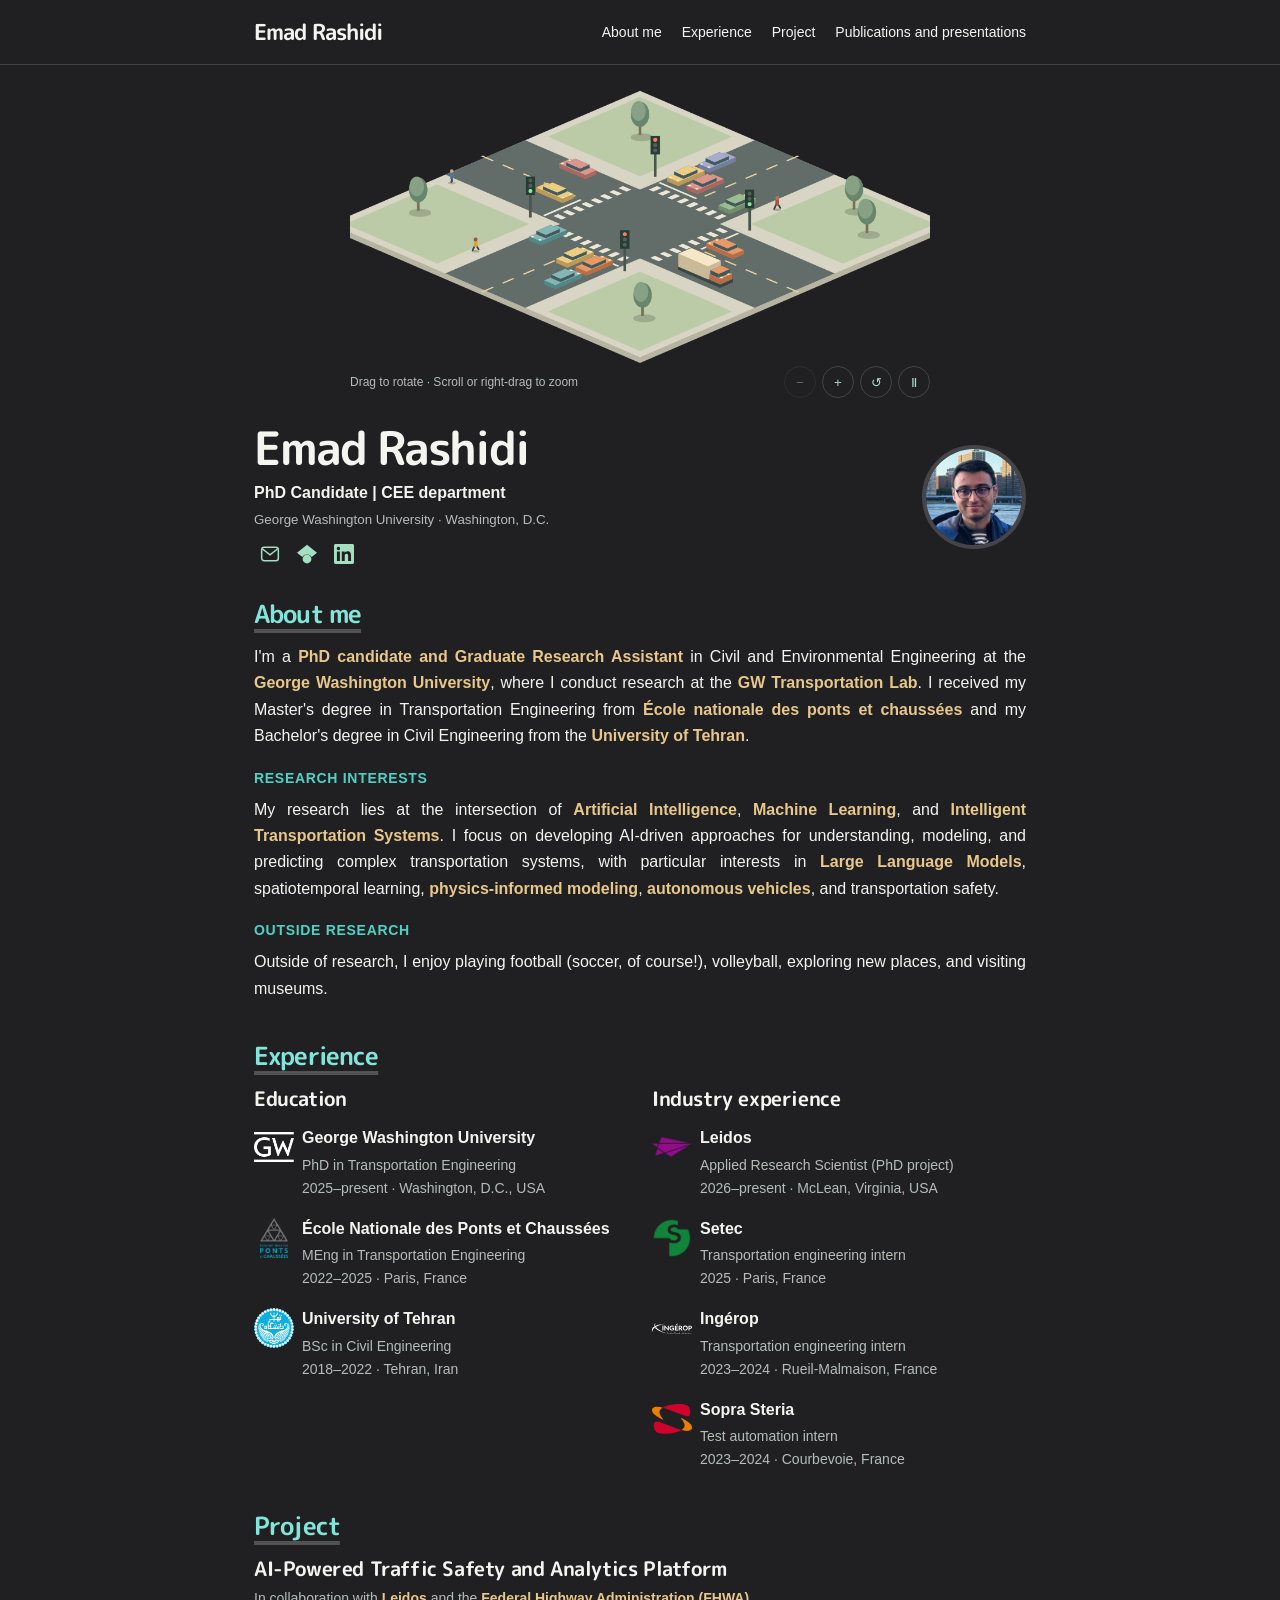
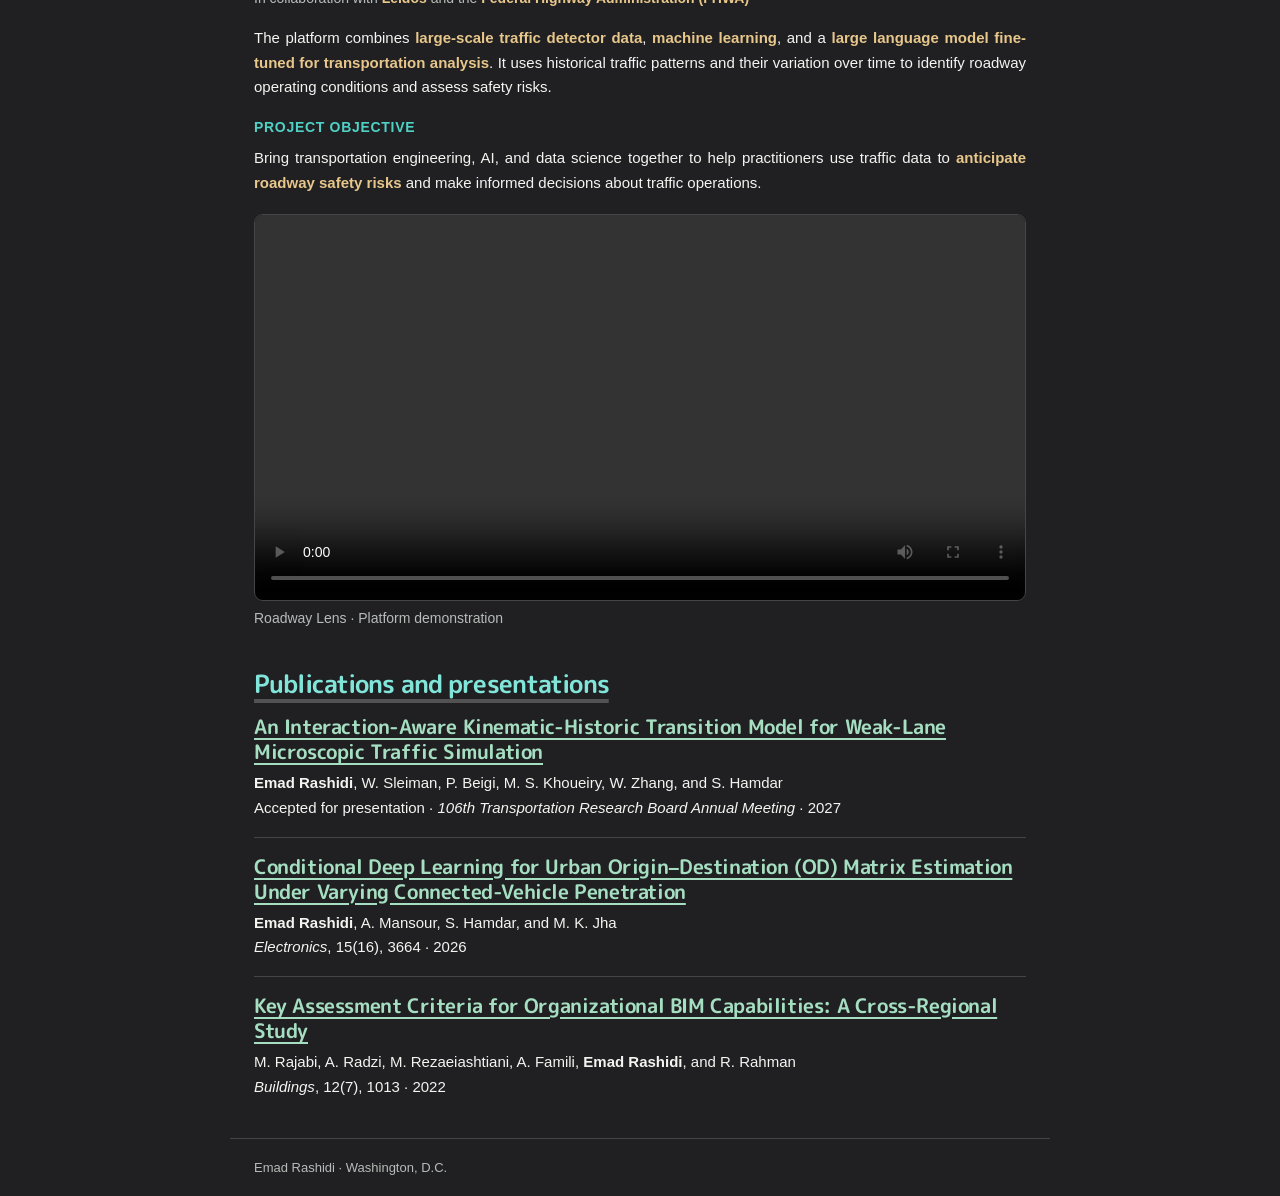
==== index.html @ 7795bc59 "Move homepage to repository root" ====
<!doctype html>
<html lang="en">
<head>
<meta charset="utf-8">
<meta name="viewport" content="width=device-width, initial-scale=1">
<title>Emad Rashidi · Transportation Engineering</title>
<meta name="description" content="Emad Rashidi studies vehicle trajectories and traffic safety as a PhD candidate in transportation engineering at George Washington University.">
<link rel="stylesheet" href="style.css">
</head>
<body id="home">
<a class="skip" href="#about">Skip to introduction</a>
<header>
  <nav aria-label="Main navigation">
    <a class="name" href="#home">Emad Rashidi</a>
    <div>
      <a href="#about">About me</a>
      <a href="#experience">Experience</a>
      <a href="#projects">Project</a>
      <a href="#publications">Publications and presentations</a>
    </div>
  </nav>
</header>
<main>
<figure class="intersection" hidden>
<canvas tabindex="0" aria-describedby="camera-help" width="1000" height="490" role="img" aria-label="An isometric intersection. Cars and a box truck take turns at the lights. Vehicles wait on both cross streets while opposing traffic moves. Pedestrians enter along the sidewalks, wait at the curbs, cross in all four directions while traffic lights are red, and walk out of view."></canvas>
<figcaption class="camera-controls">
  <span id="camera-help">Drag to rotate · Scroll or right-drag to zoom</span>
  <div role="group" aria-label="Intersection controls">
    <button type="button" data-camera="out" aria-label="Zoom out" title="Zoom out" disabled>−</button>
    <button type="button" data-camera="in" aria-label="Zoom in" title="Zoom in">+</button>
    <button type="button" data-camera="reset" aria-label="Reset view" title="Reset view">↺</button>
    <button type="button" data-playback aria-label="Pause traffic animation" title="Pause traffic animation">Ⅱ</button>
  </div>
</figcaption>
</figure>
<script defer src="intersection.js"></script>
<script defer src="reveals.js"></script>
<div class="profile"><div><h1>Emad Rashidi</h1><p>PhD Candidate | CEE department</p><small>George Washington University · Washington, D.C.</small>
<div id="contact" class="contact-icons" role="group" aria-label="Contact and profiles">
<a href="mailto:m.rashidi@gwu.edu" aria-label="Email Emad Rashidi" title="Email Emad Rashidi"><svg viewBox="0 0 24 24" fill="none" stroke="currentColor" stroke-width="1.8" aria-hidden="true"><rect x="2" y="4" width="20" height="16" rx="3"/><path d="m3 6 9 7 9-7"/></svg></a>
<a href="https://scholar.google.com/citations?hl=en&amp;user=Nbi3PkcAAAAJ" aria-label="Emad Rashidi on Google Scholar" title="Emad Rashidi on Google Scholar"><svg viewBox="0 0 24 24" fill="currentColor" aria-hidden="true"><path d="M12 1 0 10.5l6.4 5.1a6.3 6.3 0 0 1 11.2 0l6.4-5.1z"/><circle cx="12" cy="18" r="5.3"/></svg></a>
<a href="https://www.linkedin.com/in/emad-rashidi-246606183" aria-label="Emad Rashidi on LinkedIn" title="Emad Rashidi on LinkedIn"><svg viewBox="0 0 24 24" fill="currentColor" aria-hidden="true"><path d="M20.45 20.45h-3.56v-5.57c0-1.33-.02-3.04-1.85-3.04-1.85 0-2.14 1.45-2.14 2.94v5.67H9.34V9h3.42v1.56h.05c.48-.9 1.64-1.85 3.37-1.85 3.6 0 4.27 2.37 4.27 5.46zM5.32 7.43a2.06 2.06 0 1 1 0-4.12 2.06 2.06 0 0 1 0 4.12zM7.1 20.45H3.54V9H7.1zM22.23 0H1.77C.79 0 0 .77 0 1.73v20.54c0 .96.79 1.73 1.77 1.73h20.46c.98 0 1.77-.77 1.77-1.73V1.73C24 .77 23.21 0 22.23 0z"/></svg></a>
</div></div><span class="portrait"><img src="129E2F6B-421C-4115-8985-8DF56844ADB8_1_105_c.jpeg" alt="Emad Rashidi" width="104" height="104"></span></div>
<section id="about"><h2>About me</h2><p>I'm a <strong class="bio-highlight">PhD candidate and Graduate Research Assistant</strong> in Civil and Environmental Engineering at the <strong class="bio-highlight">George Washington University</strong>, where I conduct research at the <strong class="bio-highlight">GW Transportation Lab</strong>. I received my Master's degree in Transportation Engineering from <strong class="bio-highlight">École nationale des ponts et chaussées</strong> and my Bachelor's degree in Civil Engineering from the <strong class="bio-highlight">University of Tehran</strong>.</p>
<section class="about-subsection" aria-labelledby="research-interests-heading">
<h3 id="research-interests-heading">Research interests</h3>
<p>My research lies at the intersection of <strong class="bio-highlight">Artificial Intelligence</strong>, <strong class="bio-highlight">Machine Learning</strong>, and <strong class="bio-highlight">Intelligent Transportation Systems</strong>. I focus on developing AI-driven approaches for understanding, modeling, and predicting complex transportation systems, with particular interests in <strong class="bio-highlight">Large Language Models</strong>, spatiotemporal learning, <strong class="bio-highlight">physics-informed modeling</strong>, <strong class="bio-highlight">autonomous vehicles</strong>, and transportation safety.</p>
</section>
<section class="about-subsection" aria-labelledby="outside-research-heading">
<h3 id="outside-research-heading">Outside research</h3>
<p>Outside of research, I enjoy playing football (soccer, of course!), volleyball, exploring new places, and visiting museums.</p>
</section></section>
<section id="experience"><h2>Experience</h2><div class="columns">
<div><h3>Education</h3><ul class="experience-list">
<li><img src="logos/gw-monogram-white.png" alt="" width="40" height="40"><div><strong>George Washington University</strong><p>PhD in Transportation Engineering<br>2025–present · Washington, D.C., USA</p></div></li>
<li><img src="logos/enpc.png" alt="" width="40" height="40"><div><strong>École Nationale des Ponts et Chaussées</strong><p>MEng in Transportation Engineering<br>2022–2025 · Paris, France</p></div></li>
<li><img src="logos/tehran.svg" alt="" width="40" height="40"><div><strong>University of Tehran</strong><p>BSc in Civil Engineering<br>2018–2022 · Tehran, Iran</p></div></li>
</ul></div>
<div><h3>Industry experience</h3><ul class="experience-list">
<li><img src="logos/leidos.png" alt="" width="40" height="40"><div><strong>Leidos</strong><p>Applied Research Scientist (PhD project)<br>2026–present · McLean, Virginia, USA</p></div></li>
<li><img src="logos/setec.png" alt="" width="40" height="40"><div><strong>Setec</strong><p>Transportation engineering intern<br>2025 · Paris, France</p></div></li>
<li><img src="logos/ingerop-wordmark.svg" alt="" width="40" height="40"><div><strong>Ingérop</strong><p>Transportation engineering intern<br>2023–2024 · Rueil-Malmaison, France</p></div></li>
<li><img src="logos/sopra-steria.ico" alt="" width="40" height="40"><div><strong>Sopra Steria</strong><p>Test automation intern<br>2023–2024 · Courbevoie, France</p></div></li>
</ul></div></div></section>
<section id="projects">
<h2>Project</h2>
<article class="platform">
  <h3>AI-Powered Traffic Safety and Analytics Platform</h3>
  <p class="partners">In collaboration with <strong class="bio-highlight">Leidos</strong> and the <strong class="bio-highlight">Federal Highway Administration (FHWA)</strong></p>
  <p>The platform combines <strong class="bio-highlight">large-scale traffic detector data</strong>, <strong class="bio-highlight">machine learning</strong>, and a <strong class="bio-highlight">large language model fine-tuned for transportation analysis</strong>. It uses historical traffic patterns and their variation over time to identify roadway operating conditions and assess safety risks.</p>
  <h4>Project objective</h4>
  <p>Bring transportation engineering, AI, and data science together to help practitioners use traffic data to <strong class="bio-highlight">anticipate roadway safety risks</strong> and make informed decisions about traffic operations.</p>
  <figure class="project-video">
    <video controls playsinline preload="metadata" aria-labelledby="demo-caption">
      <source src="Roadway%20Lens%20-%20Captioned%20Launch%20Film.mp4" type="video/mp4">
      <a href="Roadway%20Lens%20-%20Captioned%20Launch%20Film.mp4">Open the Roadway Lens film</a>
    </video>
    <figcaption id="demo-caption">Roadway Lens · Platform demonstration</figcaption>
  </figure>
</article>
</section>
<section id="publications">
<h2>Publications and presentations</h2>
<div>
<article><h3><span class="publication-title">An Interaction-Aware Kinematic-Historic Transition Model for Weak-Lane Microscopic Traffic Simulation</span></h3>
<p><strong>Emad Rashidi</strong>, W. Sleiman, P. Beigi, M. S. Khoueiry, W. Zhang, and S. Hamdar<br>Accepted for presentation · <cite>106th Transportation Research Board Annual Meeting</cite> · 2027</p></article>
<article><h3><a href="https://doi.org/10.3390/electronics15163664">Conditional Deep Learning for Urban Origin–Destination (OD) Matrix Estimation Under Varying Connected-Vehicle Penetration</a></h3>
<p><strong>Emad Rashidi</strong>, A. Mansour, S. Hamdar, and M. K. Jha<br><cite>Electronics</cite>, 15(16), 3664 · 2026</p></article>
<article><h3><a href="https://doi.org/10.3390/buildings12071013">Key Assessment Criteria for Organizational BIM Capabilities: A Cross-Regional Study</a></h3>
<p>M. Rajabi, A. Radzi, M. Rezaeiashtiani, A. Famili, <strong>Emad Rashidi</strong>, and R. Rahman<br><cite>Buildings</cite>, 12(7), 1013 · 2022</p></article>
</div></section>
</main>
<footer>Emad Rashidi · Washington, D.C.</footer>
</body></html>
---- style.css ----
@font-face {
  font-family:"M PLUS Rounded 1c";
  src:url("fonts/rounded-bold.ttf") format("truetype");
  font-weight:700;
  font-style:normal;
  font-display:swap;
}
:root {color-scheme:dark;--ink:#f4f4f1;--sub:#b6bcb8;--green:#a5dec1;--line:#454549;--paper:#202023;--panel:#2e2e31}
* {box-sizing:border-box}
body {margin:0;background:var(--paper);color:var(--ink);font:16px/1.65 -apple-system,BlinkMacSystemFont,"Segoe UI",Helvetica,Arial,sans-serif,"Apple Color Emoji","Segoe UI Emoji","Segoe UI Symbol"}
nav,main,footer {max-width:820px;padding-inline:24px;margin-inline:auto}
header {background:var(--paper);border-bottom:1px solid var(--line)}
nav,nav div,.profile {display:flex;align-items:center}
nav {min-height:62px;justify-content:space-between;gap:16px;flex-wrap:wrap;padding-block:10px}
nav div {gap:20px;flex-wrap:wrap}
a,.publication-title {color:var(--green);text-underline-offset:4px}
.publication-title {text-decoration-line:underline}
nav a {text-decoration:none;color:var(--ink);font-size:14px}
nav a {position:relative;display:inline-block;padding-block:4px}
nav a::after {content:"";position:absolute;inset:auto 0 0;height:2px;background:currentColor;transform:scaleX(0);transform-origin:left}
nav a:focus-visible {color:#81E6D9}
nav a:focus-visible::after {transform:scaleX(1)}
@media (hover:hover) {
  nav a:hover {color:#81E6D9}
  nav a:hover::after {transform:scaleX(1)}
}
@media (min-width:650px) and (min-height:500px) {
  header {position:sticky;top:0;z-index:2}
  html {scroll-padding-top:72px}
  .skip:focus {z-index:3}
}
@media (prefers-reduced-motion:no-preference) {
  html {scroll-behavior:smooth}
  nav a {transition:transform .2s ease-out,color .2s ease-out}
  nav a::after {transition:transform .22s ease-out}
  nav a:focus-visible {transform:scale(1.075)}
  section:target > h2 {animation:section-accent 1.3s ease-out}
}
@media (hover:hover) and (prefers-reduced-motion:no-preference) {
  nav a:hover {transform:scale(1.075)}
}
@keyframes section-accent {
  0%,55% {text-decoration-color:#81E6D9}
  100% {text-decoration-color:#525252}
}
.name,h1,h2,h3 {font-family:"M PLUS Rounded 1c",sans-serif}
.name {font-size:22px;font-weight:bold;letter-spacing:-.04em}
.intersection {position:relative;width:min(100%,580px);margin:17px auto 19px}
.intersection canvas {display:block;width:100%;height:auto}
.intersection canvas {cursor:grab;touch-action:none}
.intersection canvas:active {cursor:grabbing}
.camera-controls,.camera-controls div {display:flex;align-items:center;gap:6px}
.camera-controls {justify-content:space-between;gap:10px;font-size:12px;color:var(--sub)}
.intersection button:disabled {opacity:.4;cursor:default}
.intersection button {flex:none;border:1px solid var(--line);background:var(--paper);color:var(--green);border-radius:50%;width:32px;height:32px;cursor:pointer}
.profile {justify-content:space-between;gap:20px;margin:25px 0 28px}
h1,h2,h3,p {margin:0}
h1 {line-height:1.12;font-size:clamp(32px,5vw,46px);letter-spacing:-.045em}
.contact-icons {display:flex;gap:5px;margin-top:5px}
.contact-icons a {display:grid;place-items:center;width:32px;height:32px;border-radius:5px}
.contact-icons a:hover,.contact-icons a:focus-visible {background:var(--panel);color:var(--ink)}
.contact-icons svg {width:20px;height:20px}
.profile p {margin-top:5px;font-weight:550}
small,dd {color:var(--sub)}
.portrait {display:block;width:104px;aspect-ratio:1;flex:none;overflow:hidden;border-radius:50%;border:4px solid var(--line)}
.portrait img {display:block;width:100%;height:100%;object-fit:cover;object-position:right center;transform:scale(2.95);transform-origin:89.5% 55.6%}
section {margin-bottom:38px;scroll-margin-top:16px}
h2 {color:#81E6D9;display:table;font-size:25px;line-height:1.25;text-decoration:underline;text-decoration-color:#525252;text-decoration-thickness:4px;text-underline-offset:6px;margin:0 0 15px;letter-spacing:-.035em}
h3 {font-size:20px;line-height:1.25;letter-spacing:-.02em}
.bio-highlight {color:#e8c78b}
#about p, .platform p:not(.partners) {text-align:justify;hyphens:auto}
#about .about-subsection {margin:18px 0 0}
.about-subsection h3 {font-family:inherit;font-size:.875rem;font-weight:600;line-height:1.5;text-transform:uppercase;letter-spacing:.05em;color:#4fd1c5;margin:0 0 8px}
.columns {display:grid;grid-template-columns:repeat(2,minmax(0,1fr));gap:24px}
.experience-list {list-style:none;padding:0;margin:14px 0 0;display:grid;gap:16px}
.experience-list li {display:flex;align-items:flex-start;gap:8px}
.experience-list img {flex:none;object-fit:contain;margin-top:2px}
.experience-list p {margin-top:2px;font-size:14px;color:var(--sub)}
dl {margin:14px 0 0}dt {font-weight:650}dd {margin:2px 0 14px;font-size:14px}
.platform h3 {font-size:clamp(18px,2.5vw,20px);text-wrap:balance}
.platform .partners {margin:6px 0 16px;color:var(--sub);font-size:14px}
.platform h4 {margin:16px 0 0;font-size:.875rem;letter-spacing:.05em;text-transform:uppercase;color:#4fd1c5}
.project-video {margin:18px 0 0}
.project-video video {display:block;width:100%;height:auto;border:1px solid var(--line);border-radius:9px;background:#101112}
.project-video figcaption {margin-top:6px;color:var(--sub);font-size:14px}
article p {margin-top:7px;font-size:15px}
#publications article+article {border-top:1px solid var(--line);margin-top:16px;padding-top:16px}
footer {border-top:1px solid var(--line);padding-block:18px;color:var(--sub);font-size:13px}
.skip {position:absolute;left:-9999px}.skip:focus {left:10px;top:10px;background:var(--panel)}
:focus-visible {outline:3px solid var(--green);outline-offset:4px}
@media(max-width:560px){nav,main,footer{padding-inline:18px}nav div{gap:12px}.columns{grid-template-columns:1fr}.columns{gap:12px}.portrait{width:76px}.profile{gap:10px}.profile small{font-size:12px}}

@media (prefers-reduced-motion:no-preference) {
  .profile {animation:profile-entrance .45s ease-out}
  section > h2.arrived {position:relative}
  section > h2.arrived::after {
    content:"";position:absolute;left:0;right:0;bottom:-5px;height:3px;
    background:currentColor;transform-origin:left;opacity:0;
    animation:heading-stroke .95s ease-out;
  }
  .project-video.arrived {animation:card-entrance .6s ease-out backwards}
  .contact-icons a {transition:background-color .18s ease-out,color .18s ease-out}
}
@keyframes profile-entrance {
  from {opacity:.65;transform:translateY(6px)}
  to {opacity:1;transform:none}
}
@keyframes heading-stroke {
  0% {transform:scaleX(0);opacity:1}
  55%,70% {transform:scaleX(1);opacity:1}
  100% {transform:scaleX(1);opacity:0}
}
@keyframes card-entrance {
  from {opacity:.45;transform:translateY(12px)}
  to {opacity:1;transform:none}
}
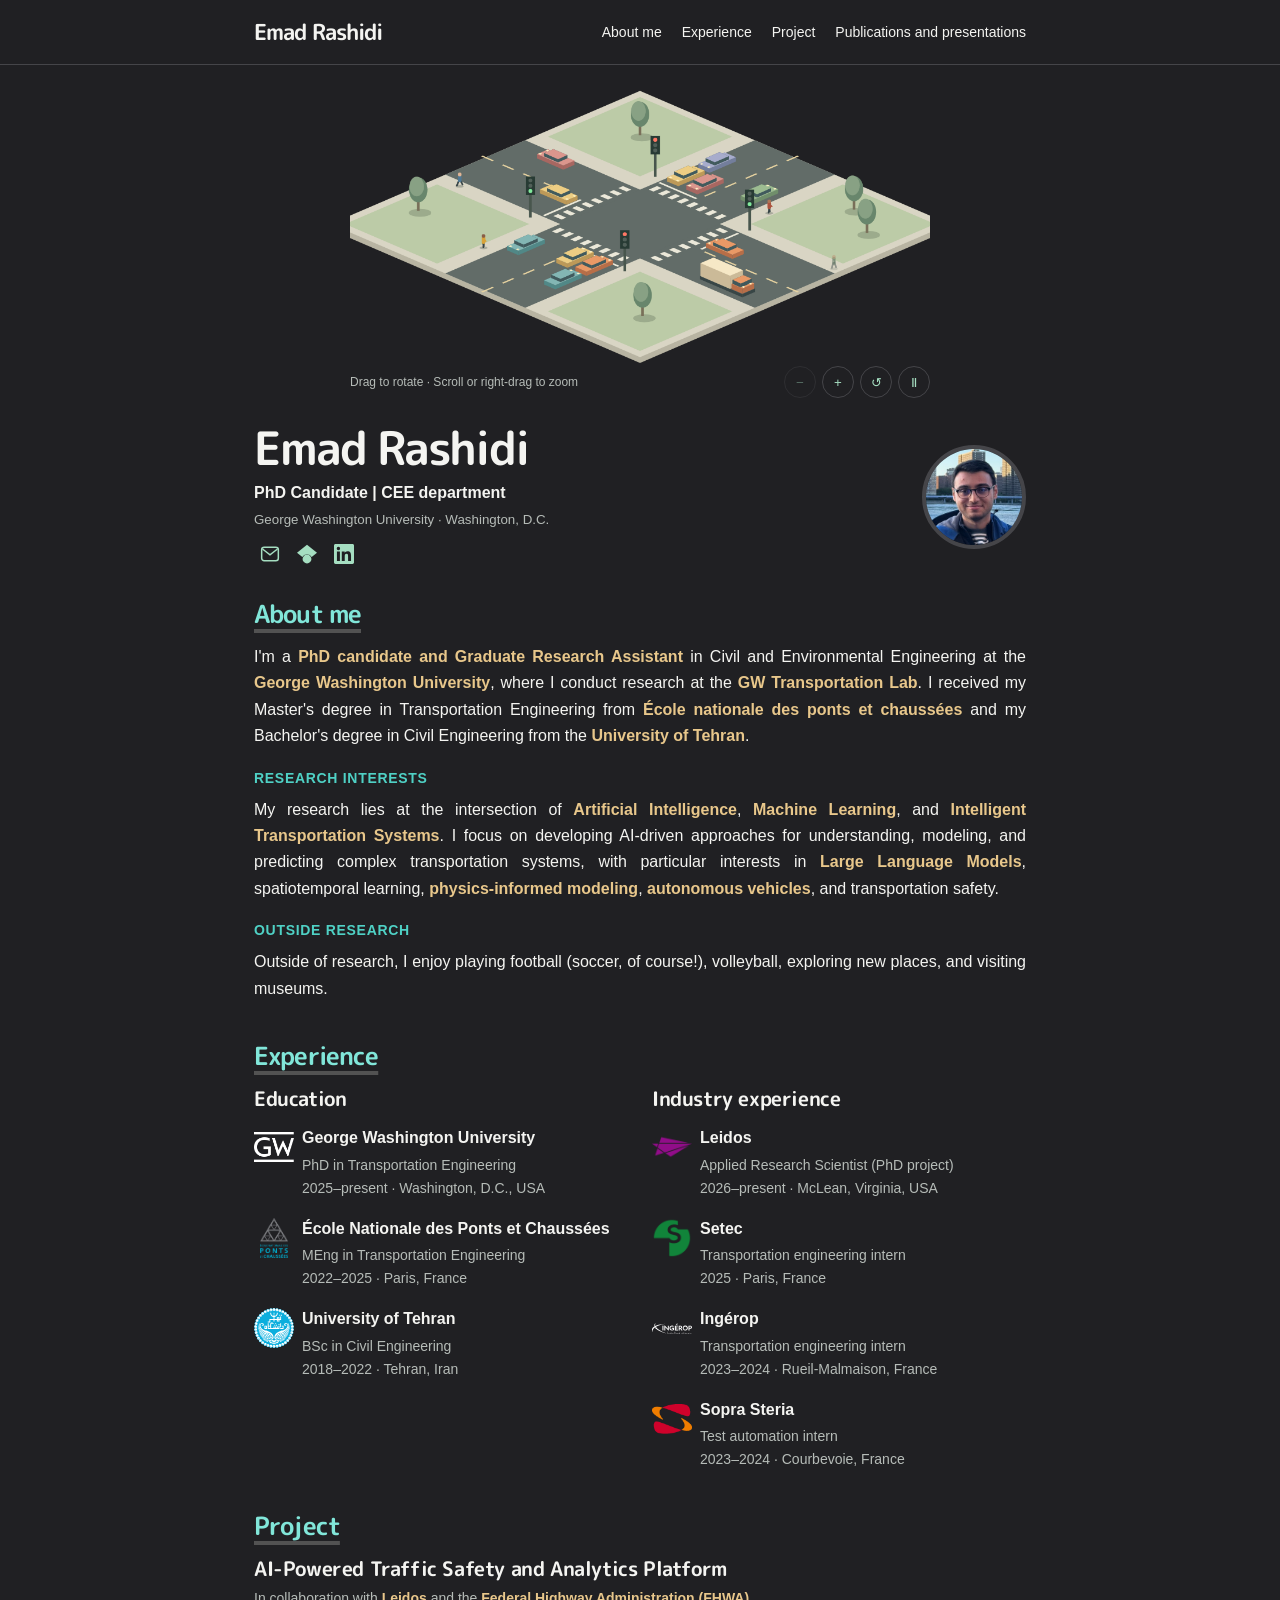
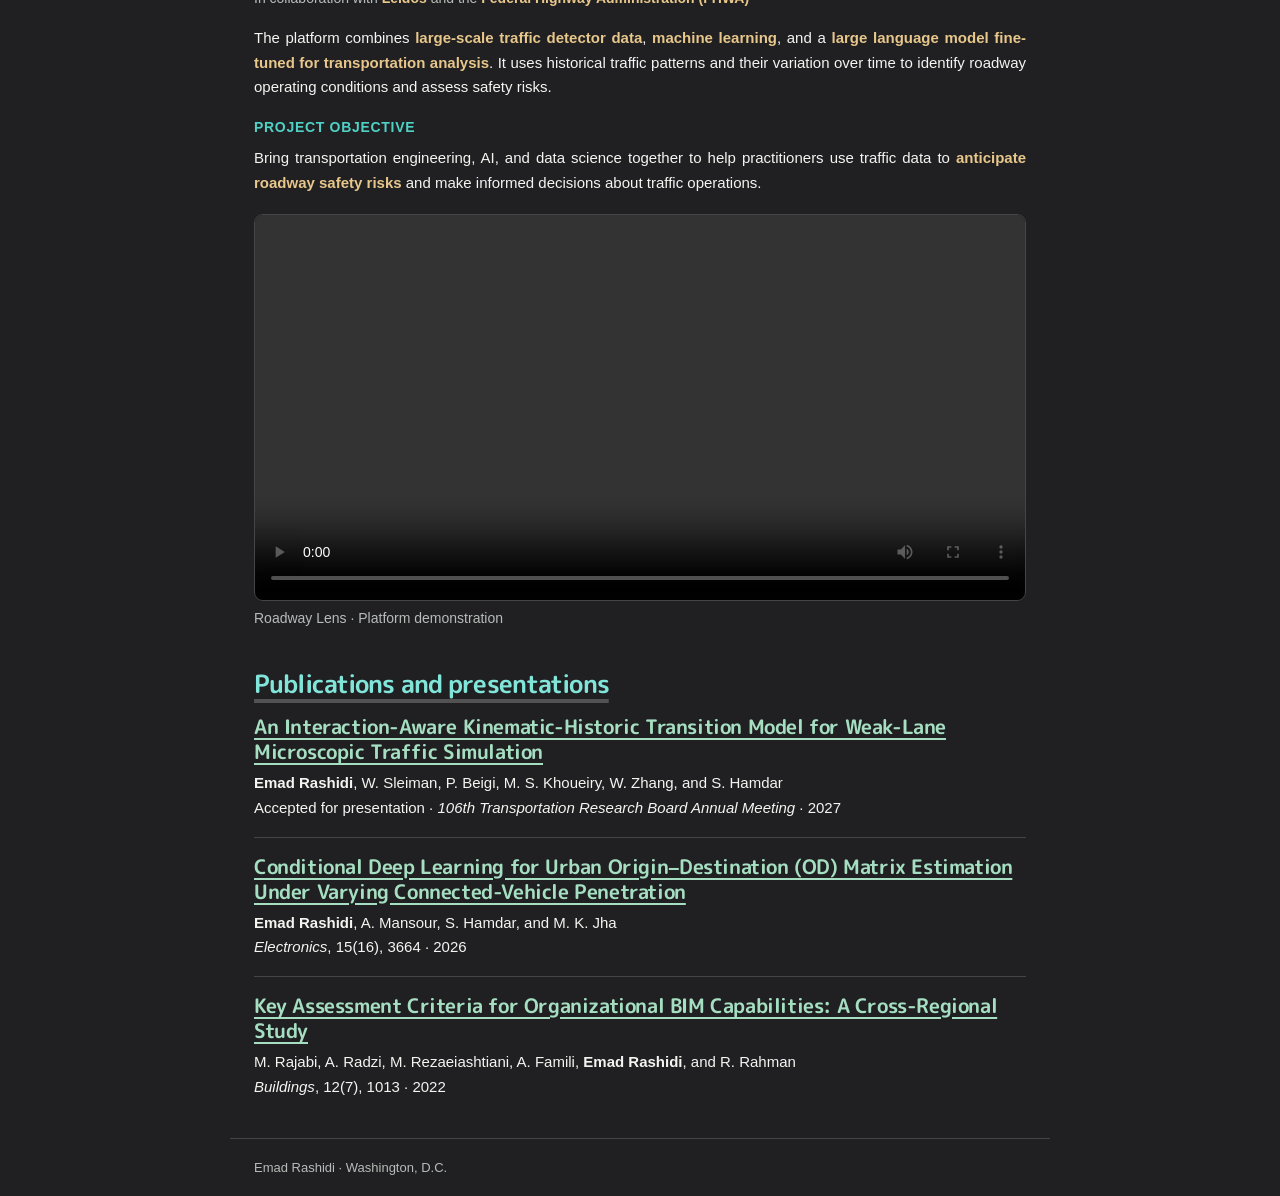
==== commit c10bde53: "Limit Google media previews" ====
--- a/index.html
+++ b/index.html
@@ -5,6 +5,7 @@
 <meta name="viewport" content="width=device-width, initial-scale=1">
 <title>Emad Rashidi · Transportation Engineering</title>
 <meta name="description" content="Emad Rashidi studies vehicle trajectories and traffic safety as a PhD candidate in transportation engineering at George Washington University.">
+<meta name="googlebot" content="noimageindex, max-image-preview:none, max-video-preview:0">
 <link rel="stylesheet" href="style.css">
 </head>
 <body id="home">
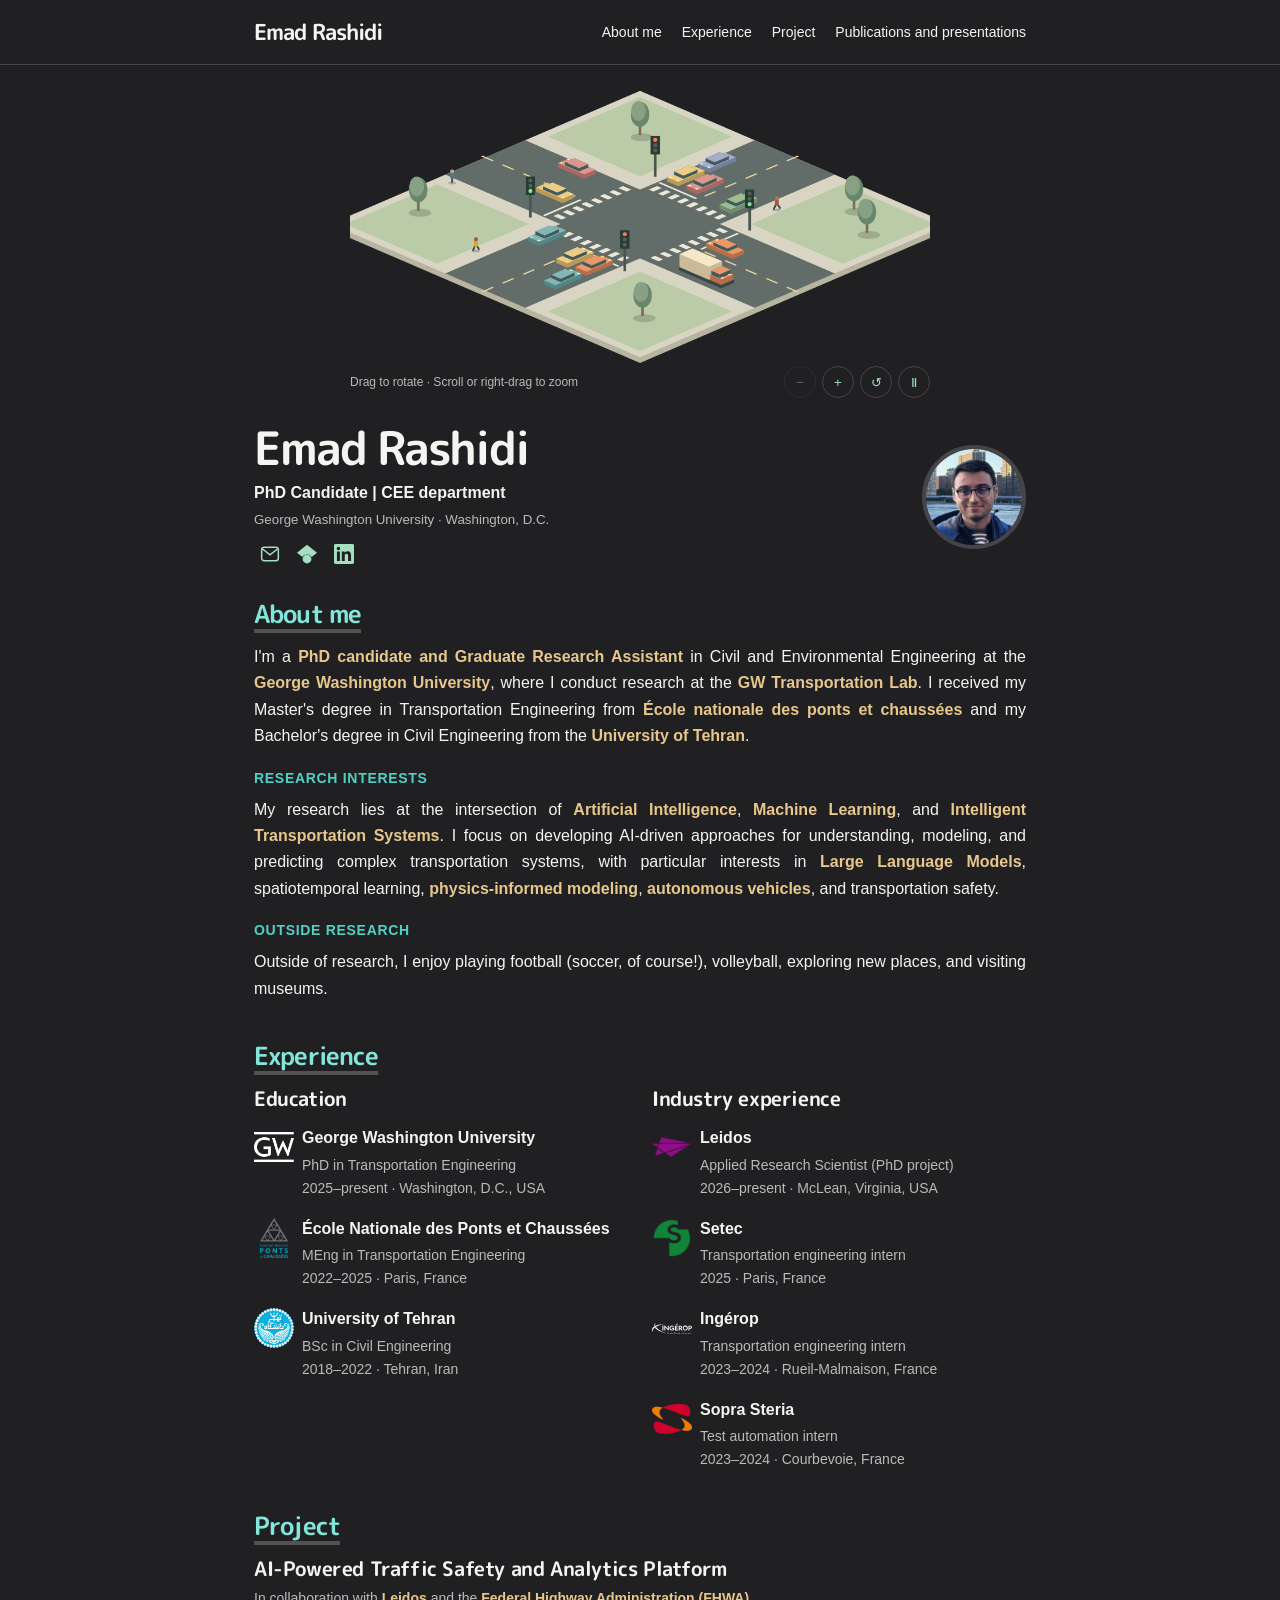
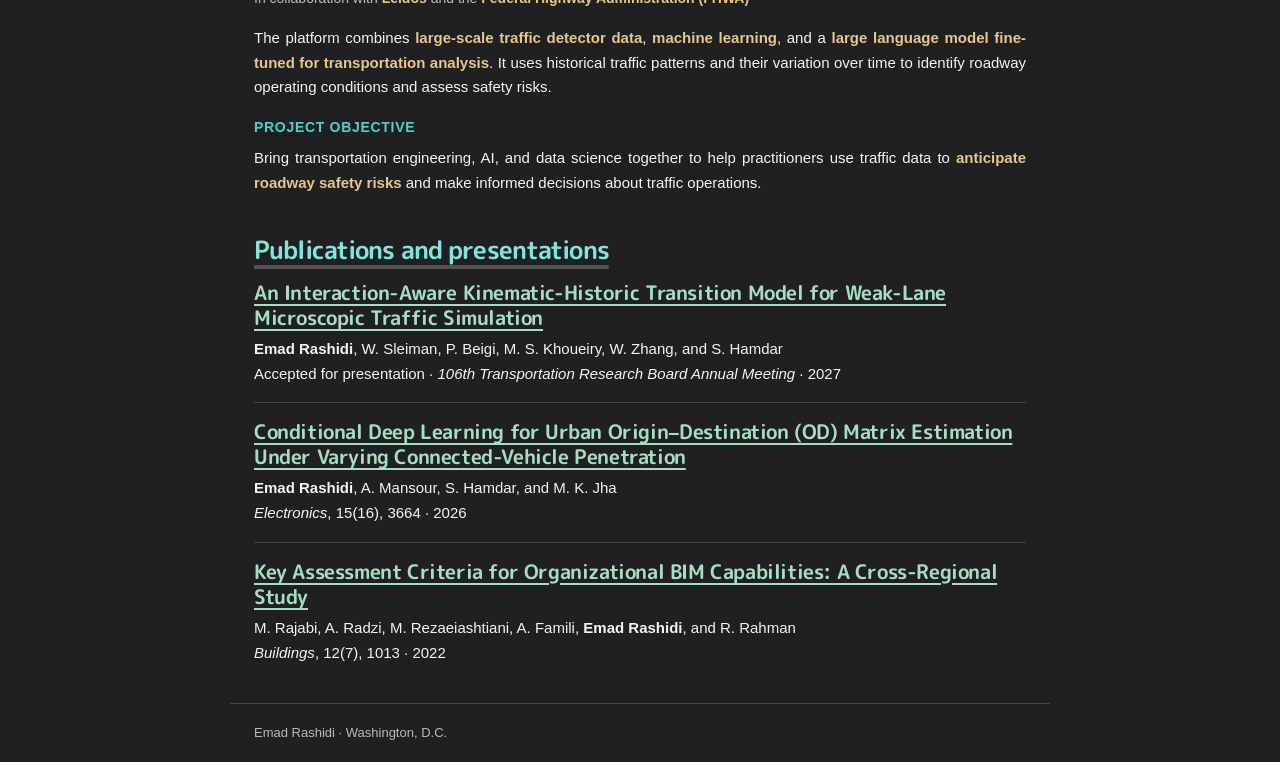
==== commit 2d3513ca: "remove the video" ====
--- a/index.html
+++ b/index.html
@@ -71,13 +71,6 @@
   <p>The platform combines <strong class="bio-highlight">large-scale traffic detector data</strong>, <strong class="bio-highlight">machine learning</strong>, and a <strong class="bio-highlight">large language model fine-tuned for transportation analysis</strong>. It uses historical traffic patterns and their variation over time to identify roadway operating conditions and assess safety risks.</p>
   <h4>Project objective</h4>
   <p>Bring transportation engineering, AI, and data science together to help practitioners use traffic data to <strong class="bio-highlight">anticipate roadway safety risks</strong> and make informed decisions about traffic operations.</p>
-  <figure class="project-video">
-    <video controls playsinline preload="metadata" aria-labelledby="demo-caption">
-      <source src="Roadway%20Lens%20-%20Captioned%20Launch%20Film.mp4" type="video/mp4">
-      <a href="Roadway%20Lens%20-%20Captioned%20Launch%20Film.mp4">Open the Roadway Lens film</a>
-    </video>
-    <figcaption id="demo-caption">Roadway Lens · Platform demonstration</figcaption>
-  </figure>
 </article>
 </section>
 <section id="publications">
--- a/style.css
+++ b/style.css
@@ -63,7 +63,7 @@
 .profile p {margin-top:5px;font-weight:550}
 small,dd {color:var(--sub)}
 .portrait {display:block;width:104px;aspect-ratio:1;flex:none;overflow:hidden;border-radius:50%;border:4px solid var(--line)}
-.portrait img {display:block;width:100%;height:100%;object-fit:cover;object-position:right center;transform:scale(2.95);transform-origin:89.5% 55.6%}
+.portrait img {display:block;width:100%;height:100%;object-fit:cover}
 section {margin-bottom:38px;scroll-margin-top:16px}
 h2 {color:#81E6D9;display:table;font-size:25px;line-height:1.25;text-decoration:underline;text-decoration-color:#525252;text-decoration-thickness:4px;text-underline-offset:6px;margin:0 0 15px;letter-spacing:-.035em}
 h3 {font-size:20px;line-height:1.25;letter-spacing:-.02em}
